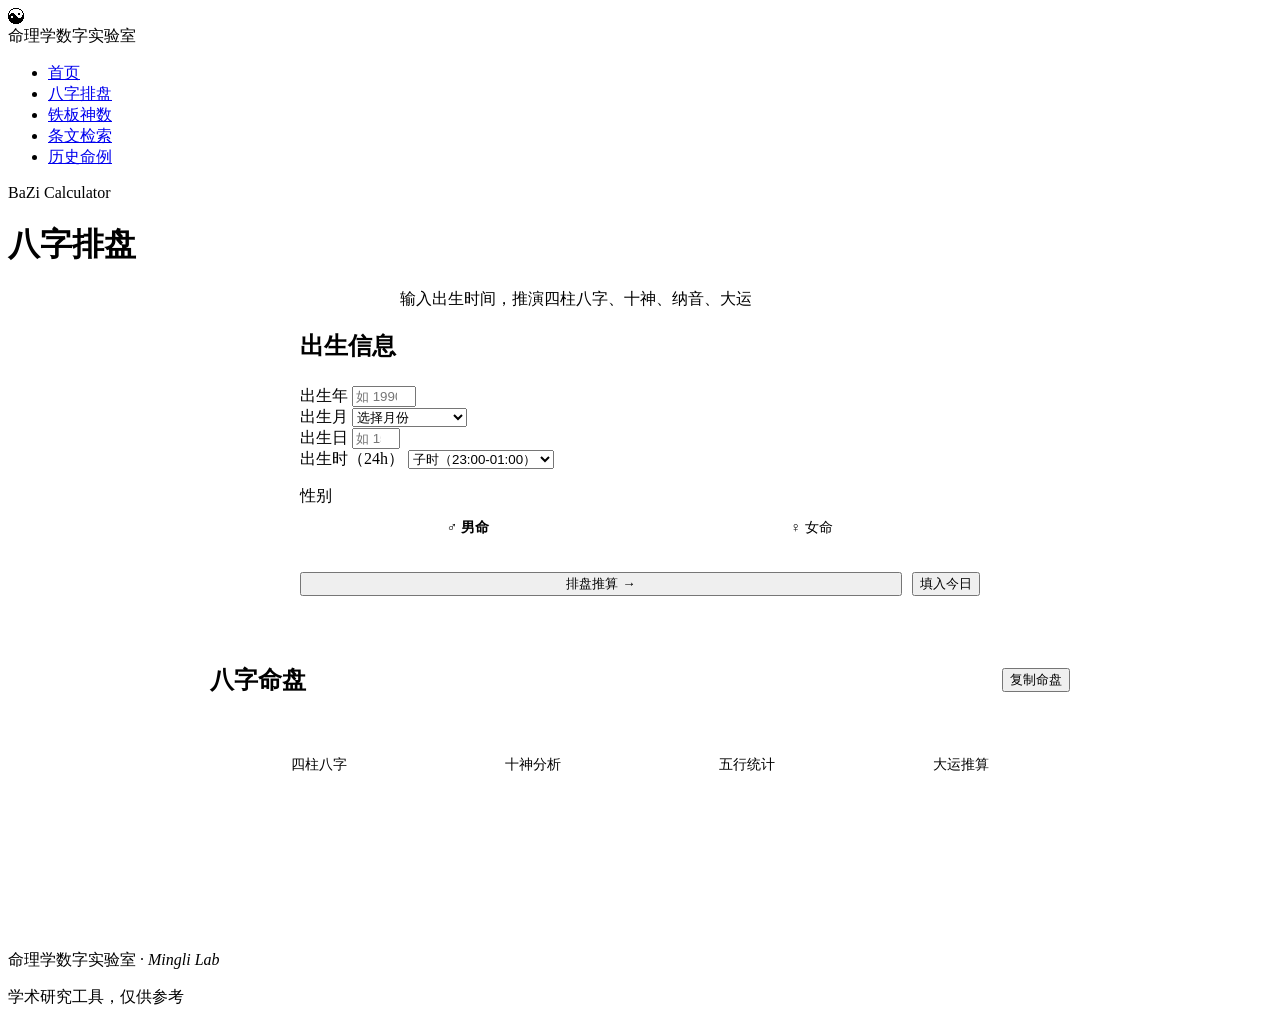
==== bazi.html @ cc4759eb "deploy: bazi.html" ====
<!DOCTYPE html>
<html lang="zh-CN">
<head>
  <meta charset="UTF-8">
  <meta name="viewport" content="width=device-width, initial-scale=1.0">
  <title>八字排盘 · 命理学数字实验室</title>
  <link rel="stylesheet" href="css/style.css">
  <style>
    .input-card {
      max-width: 680px;
      margin: 0 auto 48px;
    }
    .gender-toggle {
      display: flex;
      gap: 8px;
    }
    .gender-btn {
      flex: 1;
      padding: 11px;
      border-radius: var(--radius-md);
      border: 1px solid var(--border);
      background: var(--bg-secondary);
      color: var(--text-secondary);
      font-size: 0.9rem;
      transition: all var(--duration) var(--ease);
      cursor: pointer;
    }
    .gender-btn.active {
      border-color: var(--gold);
      background: var(--gold-dim);
      color: var(--gold);
      font-weight: 600;
    }
    .result-section { max-width: 860px; margin: 0 auto; }

    /* 十神标签 */
    .shishen-badge {
      display: inline-block;
      padding: 2px 8px;
      border-radius: var(--radius-pill);
      font-size: 0.7rem;
      font-weight: 600;
      background: var(--gold-dim);
      color: var(--gold);
      border: 1px solid var(--border-gold);
      margin-top: 6px;
    }

    /* 五行条形图 */
    .wx-bars { display: flex; flex-direction: column; gap: 10px; margin-top: 20px; }
    .wx-bar-row { display: flex; align-items: center; gap: 12px; }
    .wx-bar-label { width: 28px; font-size: 0.85rem; font-weight: 600; text-align: right; }
    .wx-bar-track { flex: 1; height: 6px; background: var(--bg-secondary); border-radius: 3px; overflow: hidden; }
    .wx-bar-fill { height: 100%; border-radius: 3px; transition: width 0.8s var(--ease); }
    .wx-bar-val { width: 28px; font-size: 0.8rem; color: var(--text-tertiary); }

    /* 大运表格 */
    .dayun-scroll { overflow-x: auto; }
    .dayun-grid {
      display: flex; gap: 10px; padding-bottom: 8px; min-width: max-content;
    }
    .dayun-item {
      background: var(--bg-secondary);
      border: 1px solid var(--border);
      border-radius: var(--radius-md);
      padding: 14px 16px;
      text-align: center;
      min-width: 80px;
      transition: all var(--duration) var(--ease);
    }
    .dayun-item:hover { border-color: var(--border-gold); }
    .dayun-item__age  { font-size: 0.7rem; color: var(--text-tertiary); margin-bottom: 8px; }
    .dayun-item__stem { font-size: 1.4rem; font-weight: 700; color: var(--gold); line-height: 1; }
    .dayun-item__branch { font-size: 1.4rem; font-weight: 700; color: var(--text-primary); line-height: 1; margin-bottom: 6px; }
    .dayun-item__ss { font-size: 0.65rem; color: var(--text-tertiary); }

    /* 藏干展示 */
    .canggan-row { display: flex; gap: 6px; flex-wrap: wrap; margin-top: 6px; }
    .canggan-tag {
      padding: 2px 8px;
      border-radius: 4px;
      background: var(--bg-secondary);
      border: 1px solid var(--border);
      font-size: 0.75rem;
      color: var(--text-secondary);
    }

    /* Tab */
    .tabs {
      display: flex; gap: 4px;
      background: var(--bg-secondary);
      border-radius: var(--radius-pill);
      padding: 4px;
      margin-bottom: 28px;
    }
    .tab-btn {
      flex: 1; padding: 8px 16px;
      border-radius: var(--radius-pill);
      font-size: 0.85rem;
      color: var(--text-secondary);
      transition: all var(--duration) var(--ease);
      text-align: center;
    }
    .tab-btn.active {
      background: var(--bg-card);
      color: var(--text-primary);
      border: 1px solid var(--border);
    }
    .tab-panel { display: none; }
    .tab-panel.active { display: block; animation: fadeIn 0.3s ease; }

    @media (max-width: 600px) {
      .pillars { grid-template-columns: repeat(2, 1fr); }
    }
  </style>
</head>
<body>

<nav class="nav">
  <div class="nav__logo">
    <div class="nav__logo-icon">☯</div>
    <span>命理学数字实验室</span>
  </div>
  <ul class="nav__links">
    <li><a href="index.html">首页</a></li>
    <li><a href="bazi.html" class="active">八字排盘</a></li>
    <li><a href="tiepan.html">铁板神数</a></li>
    <li><a href="search.html">条文检索</a></li>
    <li><a href="cases.html">历史命例</a></li>
  </ul>
  <div class="nav-toggle"><span></span><span></span><span></span></div>
</nav>

<div class="page-header">
  <div class="page-header__label">BaZi Calculator</div>
  <h1 class="display-lg">八字排盘</h1>
  <p class="body-lg text-secondary" style="margin-top:12px; max-width:480px; margin-left:auto; margin-right:auto;">
    输入出生时间，推演四柱八字、十神、纳音、大运
  </p>
</div>

<main style="padding: 0 0 96px;">
  <div class="container">

    <!-- 输入表单 -->
    <div class="card input-card">
      <h2 class="headline" style="margin-bottom:24px;">出生信息</h2>
      <div class="form-row" style="margin-bottom:16px;">
        <div class="form-group">
          <label class="form-label">出生年</label>
          <input class="form-input" id="inp-year" type="number" min="100" max="2100" placeholder="如 1990" data-today="year">
        </div>
        <div class="form-group">
          <label class="form-label">出生月</label>
          <select class="form-select" id="inp-month">
            <option value="">选择月份</option>
            <option value="1">1月（正月）</option>
            <option value="2">2月（二月）</option>
            <option value="3">3月（三月）</option>
            <option value="4">4月（四月）</option>
            <option value="5">5月（五月）</option>
            <option value="6">6月（六月）</option>
            <option value="7">7月（七月）</option>
            <option value="8">8月（八月）</option>
            <option value="9">9月（九月）</option>
            <option value="10">10月（十月）</option>
            <option value="11">11月（十一月）</option>
            <option value="12">12月（十二月）</option>
          </select>
        </div>
        <div class="form-group">
          <label class="form-label">出生日</label>
          <input class="form-input" id="inp-day" type="number" min="1" max="31" placeholder="如 15" data-today="day">
        </div>
        <div class="form-group">
          <label class="form-label">出生时（24h）</label>
          <select class="form-select" id="inp-hour">
            <option value="23">子时（23:00-01:00）</option>
            <option value="1">丑时（01:00-03:00）</option>
            <option value="3">寅时（03:00-05:00）</option>
            <option value="5">卯时（05:00-07:00）</option>
            <option value="7">辰时（07:00-09:00）</option>
            <option value="9">巳时（09:00-11:00）</option>
            <option value="11">午时（11:00-13:00）</option>
            <option value="13">未时（13:00-15:00）</option>
            <option value="15">申时（15:00-17:00）</option>
            <option value="17">酉时（17:00-19:00）</option>
            <option value="19">戌时（19:00-21:00）</option>
            <option value="21">亥时（21:00-23:00）</option>
          </select>
        </div>
      </div>
      <div class="form-group" style="margin-bottom:24px;">
        <label class="form-label">性别</label>
        <div class="gender-toggle">
          <button class="gender-btn active" data-gender="male">♂ 男命</button>
          <button class="gender-btn" data-gender="female">♀ 女命</button>
        </div>
      </div>
      <div style="display:flex; gap:10px; flex-wrap:wrap;">
        <button class="btn btn-primary" id="btn-calc" style="flex:1">排盘推算 →</button>
        <button class="btn btn-secondary" id="btn-today">填入今日</button>
      </div>
    </div>

    <!-- 结果区 -->
    <div id="result" class="result-section hidden">
      <div class="result-panel">
        <div style="display:flex; justify-content:space-between; align-items:center; margin-bottom:28px; flex-wrap:wrap; gap:12px;">
          <div>
            <h2 class="headline" id="res-title">八字命盘</h2>
            <p class="body-sm text-tertiary" id="res-subtitle"></p>
          </div>
          <button class="btn btn-ghost" onclick="copyResult()">复制命盘</button>
        </div>

        <!-- Tabs -->
        <div class="tabs">
          <div class="tab-btn active" data-tab="pillars">四柱八字</div>
          <div class="tab-btn" data-tab="shishen">十神分析</div>
          <div class="tab-btn" data-tab="wuxing">五行统计</div>
          <div class="tab-btn" data-tab="dayun">大运推算</div>
        </div>

        <!-- Tab: 四柱 -->
        <div class="tab-panel active" id="tab-pillars">
          <div class="pillars" id="pillars-grid"></div>
          <div style="margin-top:24px; padding:20px; background:var(--bg-secondary); border-radius:var(--radius-md);">
            <div class="body-sm text-tertiary" id="res-nayin"></div>
          </div>
        </div>

        <!-- Tab: 十神 -->
        <div class="tab-panel" id="tab-shishen">
          <div id="shishen-content"></div>
        </div>

        <!-- Tab: 五行 -->
        <div class="tab-panel" id="tab-wuxing">
          <div id="wuxing-content"></div>
        </div>

        <!-- Tab: 大运 -->
        <div class="tab-panel" id="tab-dayun">
          <p class="body-sm text-secondary" style="margin-bottom:16px;" id="dayun-desc"></p>
          <div class="dayun-scroll">
            <div class="dayun-grid" id="dayun-grid"></div>
          </div>
          <p class="body-sm text-tertiary" style="margin-top:16px;">注：起运年龄为简化值，精确值需依出生前后节气距离推算。</p>
        </div>
      </div>
    </div>

  </div>
</main>

<footer class="footer">
  <div class="container">
    <div class="footer__logo">命理学数字实验室 · <em>Mingli Lab</em></div>
    <p>学术研究工具，仅供参考</p>
  </div>
</footer>

<script src="js/bazi.js"></script>
<script src="js/main.js"></script>
<script>
  let currentResult = null;
  let isMale = true;

  // 性别切换
  document.querySelectorAll('.gender-btn').forEach(btn => {
    btn.addEventListener('click', () => {
      document.querySelectorAll('.gender-btn').forEach(b => b.classList.remove('active'));
      btn.classList.add('active');
      isMale = btn.dataset.gender === 'male';
    });
  });

  // 今日按钮
  document.getElementById('btn-today').addEventListener('click', () => {
    const now = new Date();
    document.getElementById('inp-year').value  = now.getFullYear();
    document.getElementById('inp-month').value = now.getMonth() + 1;
    document.getElementById('inp-day').value   = now.getDate();
    const h = now.getHours();
    // 选择对应时辰
    const hourSel = document.getElementById('inp-hour');
    let bestHour = 23;
    if      (h >= 1  && h < 3)  bestHour = 1;
    else if (h >= 3  && h < 5)  bestHour = 3;
    else if (h >= 5  && h < 7)  bestHour = 5;
    else if (h >= 7  && h < 9)  bestHour = 7;
    else if (h >= 9  && h < 11) bestHour = 9;
    else if (h >= 11 && h < 13) bestHour = 11;
    else if (h >= 13 && h < 15) bestHour = 13;
    else if (h >= 15 && h < 17) bestHour = 15;
    else if (h >= 17 && h < 19) bestHour = 17;
    else if (h >= 19 && h < 21) bestHour = 19;
    else if (h >= 21 && h < 23) bestHour = 21;
    hourSel.value = bestHour;
  });

  // Tab 切换
  document.querySelectorAll('.tab-btn').forEach(btn => {
    btn.addEventListener('click', () => {
      const tab = btn.dataset.tab;
      document.querySelectorAll('.tab-btn').forEach(b => b.classList.remove('active'));
      document.querySelectorAll('.tab-panel').forEach(p => p.classList.remove('active'));
      btn.classList.add('active');
      document.getElementById(`tab-${tab}`).classList.add('active');
    });
  });

  // 排盘
  document.getElementById('btn-calc').addEventListener('click', calculate);

  function calculate() {
    const year  = +document.getElementById('inp-year').value;
    const month = +document.getElementById('inp-month').value;
    const day   = +document.getElementById('inp-day').value;
    const hour  = +document.getElementById('inp-hour').value;

    if (!year || !month || !day) { ML.toast('请填写完整出生信息', 'error'); return; }
    if (year < 100 || year > 2100) { ML.toast('请输入有效年份（100-2100）', 'error'); return; }

    const r = BAZI.calculate(year, month, day, hour, isMale);
    currentResult = r;
    renderResult(r);
    document.getElementById('result').classList.remove('hidden');
    document.getElementById('result').scrollIntoView({ behavior: 'smooth', block: 'start' });
  }

  function renderResult(r) {
    const { pillars, daymaster, wxCount, dayuns } = r;
    const genderTxt = r.input.male ? '男命' : '女命';

    document.getElementById('res-title').textContent = `${pillars[2].stem}${pillars[2].branch}日 · ${genderTxt}`;
    document.getElementById('res-subtitle').textContent =
      `${r.input.year}年${r.input.month}月${r.input.day}日 · 日主${daymaster.stem}（${daymaster.wx}）`;

    // ── 四柱 ──
    const labels = ['年柱','月柱','日柱','时柱'];
    const grid = document.getElementById('pillars-grid');
    grid.innerHTML = pillars.map((p, i) => `
      <div class="pillar">
        <div class="pillar__label">${p.label}</div>
        <div class="pillar__stem" style="color:${ML.WX_COLOR[p.stemWX] || 'var(--gold)'}">${p.stem}</div>
        <div class="pillar__branch">${p.branch}</div>
        <div class="pillar__element">
          <span style="color:${ML.WX_COLOR[p.stemWX]}">${p.stemWX}${p.stemYY}</span>
          <span class="text-tertiary"> / </span>
          <span style="color:${ML.WX_COLOR[p.branchWX]}">${p.branchWX}</span>
        </div>
        ${i !== 2 ? `<div class="shishen-badge">${p.shishenStem}</div>` : '<div class="shishen-badge" style="background:rgba(245,245,247,0.08);color:var(--text-secondary);border-color:var(--border)">日主</div>'}
        <div class="canggan-row">
          ${(p.canggan||[]).map(([g, w]) => `<span class="canggan-tag" style="color:${ML.WX_COLOR[BAZI.WUXING_TG[BAZI.TIANGAN.indexOf(g)]]}">${g}(${w})</span>`).join('')}
        </div>
      </div>
    `).join('');

    document.getElementById('res-nayin').innerHTML =
      pillars.map(p => `<span style="margin-right:24px;"><span class="text-secondary">${p.label}纳音：</span>${p.nayin || '—'}</span>`).join('');

    // ── 十神分析 ──
    const shishenContent = document.getElementById('shishen-content');
    shishenContent.innerHTML = `
      <div style="background:var(--bg-secondary);border-radius:var(--radius-md);padding:20px;margin-bottom:20px;">
        <p class="caption text-tertiary" style="margin-bottom:8px;">日主 · 命主五行</p>
        <p style="font-size:1.1rem;font-weight:600;">
          ${daymaster.stem}
          <span style="color:${ML.WX_COLOR[daymaster.wx]}">${daymaster.wx}</span>
          <span class="text-secondary">${daymaster.yy}</span>
        </p>
      </div>
      <div class="table-wrap">
        <table>
          <thead><tr>
            <th>柱</th><th>天干</th><th>五行</th><th>十神（干）</th>
            <th>地支</th><th>藏干主气</th><th>十神（支）</th>
          </tr></thead>
          <tbody>
            ${pillars.map(p => `
              <tr>
                <td class="text-tertiary">${p.label}</td>
                <td style="font-weight:600;color:${ML.WX_COLOR[p.stemWX]}">${p.stem}</td>
                <td><span style="color:${ML.WX_COLOR[p.stemWX]}">${p.stemWX}</span></td>
                <td><span class="tag tag-gold">${p.shishenStem}</span></td>
                <td style="font-weight:600">${p.branch}</td>
                <td style="color:${ML.WX_COLOR[BAZI.WUXING_TG[BAZI.TIANGAN.indexOf((p.canggan||[['']])[0][0])]]}">${(p.canggan||[['']])[0][0] || '—'}</td>
                <td><span class="tag">${p.shishenBranch || '—'}</span></td>
              </tr>
            `).join('')}
          </tbody>
        </table>
      </div>
      <div style="margin-top:24px;">
        <p class="caption text-tertiary" style="margin-bottom:12px;">十神释义</p>
        <div style="display:grid;grid-template-columns:1fr 1fr;gap:8px;">
          ${Object.entries(BAZI.SHISHEN_DESC).map(([k, v]) => `
            <div style="padding:12px;background:var(--bg-secondary);border-radius:var(--radius-sm);">
              <span class="text-gold" style="font-weight:600;font-size:0.85rem;">${k}</span>
              <span class="text-secondary" style="font-size:0.8rem;margin-left:8px;">${v}</span>
            </div>
          `).join('')}
        </div>
      </div>
    `;

    // ── 五行 ──
    const total = Object.values(wxCount).reduce((a, b) => a + b, 0);
    const wxContent = document.getElementById('wuxing-content');
    wxContent.innerHTML = `
      <div style="background:var(--bg-secondary);border-radius:var(--radius-md);padding:24px;margin-bottom:24px;">
        <p class="caption text-tertiary" style="margin-bottom:16px;">五行分布（含藏干权重）</p>
        <div class="wx-bars">
          ${['木','火','土','金','水'].map(wx => {
            const val = wxCount[wx] || 0;
            const pct = total > 0 ? (val / total * 100).toFixed(0) : 0;
            return `
              <div class="wx-bar-row">
                <div class="wx-bar-label" style="color:${ML.WX_COLOR[wx]}">${wx}</div>
                <div class="wx-bar-track">
                  <div class="wx-bar-fill" style="width:${pct}%;background:${ML.WX_COLOR[wx]}"></div>
                </div>
                <div class="wx-bar-val">${val}</div>
              </div>`;
          }).join('')}
        </div>
      </div>
      <div style="padding:20px;background:var(--bg-secondary);border-radius:var(--radius-md);">
        <p class="caption text-tertiary" style="margin-bottom:12px;">五行含义</p>
        <div style="display:flex;flex-direction:column;gap:8px;">
          ${Object.entries(BAZI.WX_DESC).map(([wx, desc]) => `
            <div style="display:flex;gap:12px;align-items:baseline;">
              <span style="color:${ML.WX_COLOR[wx]};font-weight:700;width:16px">${wx}</span>
              <span class="body-sm text-secondary">${desc}</span>
            </div>
          `).join('')}
        </div>
      </div>
    `;

    // ── 大运 ──
    const fwd = (r.input.male && r.pillars[0].stemIdx % 2 === 0) ||
                (!r.input.male && r.pillars[0].stemIdx % 2 !== 0);
    document.getElementById('dayun-desc').textContent =
      `${genderTxt} · ${pillars[0].stem}${pillars[0].stemIdx % 2 === 0 ? '阳' : '阴'}年 · ${fwd ? '顺行' : '逆行'}大运`;

    const dayunGrid = document.getElementById('dayun-grid');
    dayunGrid.innerHTML = dayuns.map(d => `
      <div class="dayun-item">
        <div class="dayun-item__age">${d.startAge}岁起</div>
        <div class="dayun-item__stem" style="color:${ML.WX_COLOR[d.stemWX]}">${d.stem}</div>
        <div class="dayun-item__branch">${d.branch}</div>
        <div class="dayun-item__ss">${d.shishen}</div>
      </div>
    `).join('');
  }

  function copyResult() {
    if (!currentResult) return;
    const r = currentResult;
    const text = `命理学数字实验室 八字命盘
出生：${r.input.year}年${r.input.month}月${r.input.day}日 ${r.input.male?'男':'女'}命
四柱：${r.pillars.map(p => p.stem + p.branch).join(' ')}
五行：${Object.entries(r.wxCount).map(([k,v])=>`${k}:${v}`).join(' ')}
日主：${r.daymaster.stem}（${r.daymaster.wx}${r.daymaster.yy}）`;
    ML.copyToClipboard(text);
  }
</script>
</body>
</html>
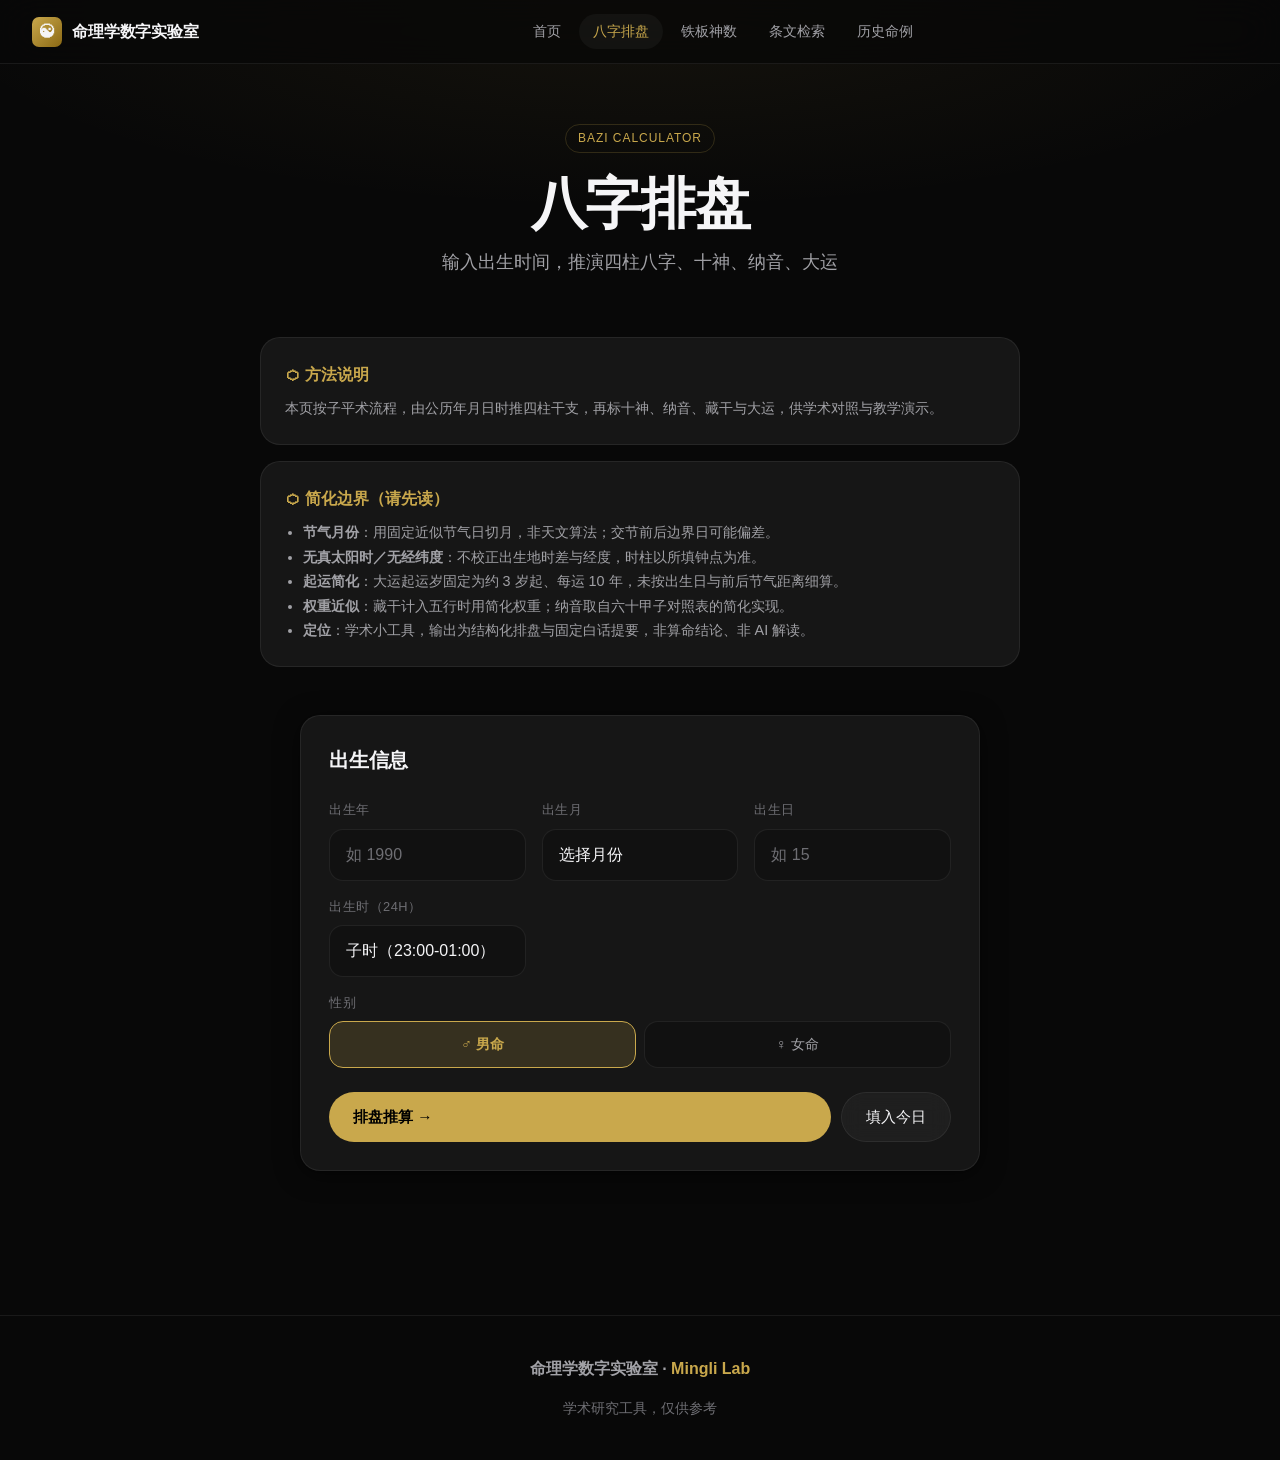
==== commit 156d637a: "fix(mingli-lab): 如实收录数、方法边界与白话提要 - 首页统计改为 data 实有：条文 29、命例 14（去掉 3600/100 虚数） - 八字／铁板页补充节气近似、无真太阳时、起" ====
--- a/bazi.html
+++ b/bazi.html
@@ -10,6 +10,30 @@
       max-width: 680px;
       margin: 0 auto 48px;
     }
+
+    .about-bazi {
+      max-width: 760px;
+      margin: 0 auto 48px;
+    }
+    .method-card {
+      background: var(--bg-card);
+      border: 1px solid var(--border);
+      border-radius: var(--radius-lg);
+      padding: 24px;
+      margin-bottom: 16px;
+    }
+    .method-card h4 { font-size: 1rem; font-weight: 600; margin-bottom: 8px; color: var(--gold); }
+    .method-card p, .method-card li { font-size: 0.9rem; color: var(--text-secondary); line-height: 1.7; }
+    .method-card ul { margin: 8px 0 0 1.1em; padding: 0; }
+    .vernacular-box {
+      margin-top: 24px;
+      padding: 20px;
+      background: var(--bg-secondary);
+      border-radius: var(--radius-md);
+      border: 1px solid var(--border);
+    }
+    .vernacular-box h3 { font-size: 0.95rem; font-weight: 600; margin-bottom: 12px; color: var(--gold); }
+    .vernacular-box p { font-size: 0.9rem; color: var(--text-secondary); line-height: 1.75; margin-bottom: 10px; }
     .gender-toggle {
       display: flex;
       gap: 8px;
@@ -141,6 +165,24 @@
 
 <main style="padding: 0 0 96px;">
   <div class="container">
+
+    <!-- 方法／简化边界 -->
+    <div class="about-bazi">
+      <div class="method-card">
+        <h4>⬡ 方法说明</h4>
+        <p>本页按子平术流程，由公历年月日时推四柱干支，再标十神、纳音、藏干与大运，供学术对照与教学演示。</p>
+      </div>
+      <div class="method-card">
+        <h4>⬡ 简化边界（请先读）</h4>
+        <ul>
+          <li><strong>节气月份</strong>：用固定近似节气日切月，非天文算法；交节前后边界日可能偏差。</li>
+          <li><strong>无真太阳时／无经纬度</strong>：不校正出生地时差与经度，时柱以所填钟点为准。</li>
+          <li><strong>起运简化</strong>：大运起运岁固定为约 3 岁起、每运 10 年，未按出生日与前后节气距离细算。</li>
+          <li><strong>权重近似</strong>：藏干计入五行时用简化权重；纳音取自六十甲子对照表的简化实现。</li>
+          <li><strong>定位</strong>：学术小工具，输出为结构化排盘与固定白话提要，非算命结论、非 AI 解读。</li>
+        </ul>
+      </div>
+    </div>
 
     <!-- 输入表单 -->
     <div class="card input-card">
@@ -228,6 +270,10 @@
           <div style="margin-top:24px; padding:20px; background:var(--bg-secondary); border-radius:var(--radius-md);">
             <div class="body-sm text-tertiary" id="res-nayin"></div>
           </div>
+          <div class="vernacular-box" id="vernacular-box">
+            <h3>白话提要（固定模板 · 非 AI）</h3>
+            <div id="vernacular-content"></div>
+          </div>
         </div>
 
         <!-- Tab: 十神 -->
@@ -246,7 +292,7 @@
           <div class="dayun-scroll">
             <div class="dayun-grid" id="dayun-grid"></div>
           </div>
-          <p class="body-sm text-tertiary" style="margin-top:16px;">注：起运年龄为简化值，精确值需依出生前后节气距离推算。</p>
+          <p class="body-sm text-tertiary" style="margin-top:16px;">注：起运年龄为简化值（约 3 岁起、每运 10 年）；精确起运需依出生前后节气距离与真太阳时推算——本站暂未实现。</p>
         </div>
       </div>
     </div>
@@ -440,6 +486,30 @@
       </div>
     `;
 
+    // ── 白话提要（固定模板，非 AI） ──
+    (function fillVernacular() {
+      const monthStemSS = pillars[1].shishenStem;
+      const yearStemSS  = pillars[0].shishenStem;
+      const hourStemSS  = pillars[3].shishenStem;
+      const entries = Object.entries(wxCount).sort((a,b)=>b[1]-a[1]);
+      const strong = entries[0][0];
+      const weak   = entries[entries.length-1][0];
+      const strongVal = entries[0][1];
+      const weakVal   = entries[entries.length-1][1];
+      const ssDesc = BAZI.SHISHEN_DESC[monthStemSS] || '';
+      const wxDesc = BAZI.WX_DESC[daymaster.wx] || '';
+      const paras = [
+        `日主为「${daymaster.stem}」，属${daymaster.wx}${daymaster.yy}。五行意象上，${wxDesc}。本提要只复述排盘结构，不作吉凶定论。`,
+        `月干十神见「${monthStemSS}」${ssDesc ? '——' + ssDesc : ''}。年干「${yearStemSS}」、时干「${hourStemSS}」一并列出，便于与原典格局条文对照。`,
+        `五行计量（含藏干简化权重）中，相对偏旺者为「${strong}」（约 ${strongVal}），相对偏弱者为「${weak}」（约 ${weakVal}）。此为计数观察，非「用神」裁决。`,
+        `四柱纳音：${pillars.map(p => p.label + p.nayin).join('、')}。纳音取自六十甲子对照之简化实现。`,
+        `大运按简化起运：约自 ${dayuns[0] ? dayuns[0].startAge : '—'} 岁起，每运十年顺／逆依年干阴阳与性别而定；精确起运与真太阳时未纳入。`,
+        `说明：以上六句均为站点内固定句式填空，不调用外部模型；若需细论，请结合《渊海子平》《三命通会》等原典自行研读。`
+      ];
+      document.getElementById('vernacular-content').innerHTML =
+        paras.map(p => `<p>${p}</p>`).join('');
+    })();
+
     // ── 大运 ──
     const fwd = (r.input.male && r.pillars[0].stemIdx % 2 === 0) ||
                 (!r.input.male && r.pillars[0].stemIdx % 2 !== 0);
--- a/css/style.css
+++ b/css/style.css
@@ -0,0 +1,700 @@
+/* ============================================================
+   命理学数字实验室 — Global Styles
+   Design: Apple-inspired · Dark Black-Gold Theme
+   ============================================================ */
+
+/* ── CSS Variables ────────────────────────────────────────── */
+:root {
+  --bg-primary:      #080808;
+  --bg-secondary:    #111111;
+  --bg-card:         #161616;
+  --bg-card-hover:   #1e1e1e;
+  --bg-glass:        rgba(255, 255, 255, 0.04);
+  --bg-glass-hover:  rgba(255, 255, 255, 0.07);
+
+  --gold:            #C9A84C;
+  --gold-light:      #E8C97A;
+  --gold-dim:        rgba(201, 168, 76, 0.18);
+  --gold-border:     rgba(201, 168, 76, 0.25);
+
+  --text-primary:    #F5F5F7;
+  --text-secondary:  #A1A1A6;
+  --text-tertiary:   #6E6E73;
+  --text-gold:       #C9A84C;
+
+  --border:          rgba(255, 255, 255, 0.07);
+  --border-gold:     rgba(201, 168, 76, 0.2);
+
+  --radius-sm:   8px;
+  --radius-md:   14px;
+  --radius-lg:   20px;
+  --radius-xl:   28px;
+  --radius-pill: 999px;
+
+  --shadow-card:  0 4px 24px rgba(0, 0, 0, 0.5), 0 1px 3px rgba(0, 0, 0, 0.3);
+  --shadow-gold:  0 0 30px rgba(201, 168, 76, 0.12);
+  --shadow-glow:  0 0 60px rgba(201, 168, 76, 0.08);
+
+  --ease:         cubic-bezier(0.4, 0, 0.2, 1);
+  --ease-spring:  cubic-bezier(0.34, 1.56, 0.64, 1);
+  --duration:     0.28s;
+
+  --nav-h:        64px;
+  --content-w:    1100px;
+  --section-gap:  96px;
+}
+
+/* ── Reset ────────────────────────────────────────────────── */
+*, *::before, *::after { box-sizing: border-box; margin: 0; padding: 0; }
+
+html {
+  font-size: 16px;
+  -webkit-font-smoothing: antialiased;
+  -moz-osx-font-smoothing: grayscale;
+  scroll-behavior: smooth;
+}
+
+body {
+  background: var(--bg-primary);
+  color: var(--text-primary);
+  font-family: -apple-system, 'SF Pro Text', 'PingFang SC', 'Helvetica Neue', sans-serif;
+  line-height: 1.6;
+  min-height: 100vh;
+  overflow-x: hidden;
+}
+
+img { display: block; max-width: 100%; }
+a  { color: inherit; text-decoration: none; }
+button { cursor: pointer; border: none; background: none; font: inherit; color: inherit; }
+input, select, textarea { font: inherit; color: inherit; }
+
+/* ── Typography ───────────────────────────────────────────── */
+.display-xl {
+  font-size: clamp(3rem, 7vw, 6rem);
+  font-weight: 700;
+  letter-spacing: -0.03em;
+  line-height: 1.05;
+  font-family: -apple-system, 'SF Pro Display', 'PingFang SC', sans-serif;
+}
+.display-lg {
+  font-size: clamp(2rem, 5vw, 3.5rem);
+  font-weight: 700;
+  letter-spacing: -0.025em;
+  line-height: 1.1;
+  font-family: -apple-system, 'SF Pro Display', 'PingFang SC', sans-serif;
+}
+.display-md {
+  font-size: clamp(1.5rem, 3vw, 2.2rem);
+  font-weight: 600;
+  letter-spacing: -0.02em;
+  line-height: 1.2;
+}
+.headline {
+  font-size: 1.25rem;
+  font-weight: 600;
+  letter-spacing: -0.01em;
+}
+.body-lg  { font-size: 1.125rem; line-height: 1.7; }
+.body-md  { font-size: 1rem;     line-height: 1.65; }
+.body-sm  { font-size: 0.875rem; line-height: 1.6; }
+.caption  { font-size: 0.75rem;  letter-spacing: 0.04em; text-transform: uppercase; }
+
+.text-gold      { color: var(--gold); }
+.text-secondary { color: var(--text-secondary); }
+.text-tertiary  { color: var(--text-tertiary); }
+.text-center    { text-align: center; }
+
+/* ── Layout ───────────────────────────────────────────────── */
+.container {
+  max-width: var(--content-w);
+  margin: 0 auto;
+  padding: 0 24px;
+}
+.section { padding: var(--section-gap) 0; }
+
+/* ── Navigation ───────────────────────────────────────────── */
+.nav {
+  position: fixed;
+  top: 0; left: 0; right: 0;
+  z-index: 100;
+  height: var(--nav-h);
+  display: flex;
+  align-items: center;
+  padding: 0 32px;
+  background: rgba(8, 8, 8, 0.8);
+  backdrop-filter: blur(20px) saturate(180%);
+  -webkit-backdrop-filter: blur(20px) saturate(180%);
+  border-bottom: 1px solid var(--border);
+  transition: border-color var(--duration) var(--ease);
+}
+.nav__logo {
+  display: flex;
+  align-items: center;
+  gap: 10px;
+  font-size: 1rem;
+  font-weight: 600;
+  letter-spacing: -0.01em;
+  white-space: nowrap;
+}
+.nav__logo-icon {
+  width: 30px; height: 30px;
+  background: linear-gradient(135deg, var(--gold), #8B6914);
+  border-radius: 7px;
+  display: grid;
+  place-items: center;
+  font-size: 0.85rem;
+}
+.nav__links {
+  display: flex;
+  align-items: center;
+  gap: 4px;
+  margin: 0 auto;
+  list-style: none;
+}
+.nav__links a {
+  display: block;
+  padding: 6px 14px;
+  border-radius: var(--radius-pill);
+  font-size: 0.9rem;
+  color: var(--text-secondary);
+  transition: color var(--duration) var(--ease), background var(--duration) var(--ease);
+}
+.nav__links a:hover,
+.nav__links a.active {
+  color: var(--text-primary);
+  background: var(--bg-glass);
+}
+.nav__links a.active { color: var(--gold); }
+
+/* ── Hero Section ─────────────────────────────────────────── */
+.hero {
+  min-height: 100vh;
+  display: flex;
+  flex-direction: column;
+  justify-content: center;
+  align-items: center;
+  text-align: center;
+  padding: calc(var(--nav-h) + 40px) 24px 80px;
+  position: relative;
+  overflow: hidden;
+}
+.hero__bg {
+  position: absolute;
+  inset: 0;
+  background:
+    radial-gradient(ellipse 80% 60% at 50% -10%, rgba(201,168,76,0.08) 0%, transparent 70%),
+    radial-gradient(ellipse 60% 40% at 80% 80%, rgba(201,168,76,0.04) 0%, transparent 60%);
+  pointer-events: none;
+}
+.hero__eyebrow {
+  display: inline-flex;
+  align-items: center;
+  gap: 8px;
+  padding: 5px 14px;
+  border: 1px solid var(--border-gold);
+  border-radius: var(--radius-pill);
+  font-size: 0.8rem;
+  color: var(--gold);
+  letter-spacing: 0.06em;
+  text-transform: uppercase;
+  margin-bottom: 28px;
+  animation: fadeUp 0.6s var(--ease) both;
+}
+.hero__eyebrow::before {
+  content: '';
+  width: 6px; height: 6px;
+  background: var(--gold);
+  border-radius: 50%;
+  animation: pulse 2s ease infinite;
+}
+.hero__title {
+  margin-bottom: 24px;
+  animation: fadeUp 0.6s 0.1s var(--ease) both;
+}
+.hero__title em {
+  font-style: normal;
+  background: linear-gradient(135deg, var(--gold-light), var(--gold));
+  -webkit-background-clip: text;
+  -webkit-text-fill-color: transparent;
+  background-clip: text;
+}
+.hero__subtitle {
+  max-width: 560px;
+  margin: 0 auto 48px;
+  color: var(--text-secondary);
+  font-size: 1.125rem;
+  line-height: 1.7;
+  animation: fadeUp 0.6s 0.2s var(--ease) both;
+}
+.hero__actions {
+  display: flex;
+  gap: 12px;
+  justify-content: center;
+  flex-wrap: wrap;
+  animation: fadeUp 0.6s 0.3s var(--ease) both;
+}
+
+/* ── Buttons ──────────────────────────────────────────────── */
+.btn {
+  display: inline-flex;
+  align-items: center;
+  gap: 8px;
+  padding: 12px 24px;
+  border-radius: var(--radius-pill);
+  font-size: 0.95rem;
+  font-weight: 500;
+  transition: all var(--duration) var(--ease);
+  white-space: nowrap;
+}
+.btn-primary {
+  background: var(--gold);
+  color: #000;
+  font-weight: 600;
+}
+.btn-primary:hover {
+  background: var(--gold-light);
+  transform: translateY(-1px);
+  box-shadow: 0 8px 24px rgba(201, 168, 76, 0.35);
+}
+.btn-secondary {
+  background: var(--bg-glass);
+  border: 1px solid var(--border);
+  color: var(--text-primary);
+  backdrop-filter: blur(10px);
+}
+.btn-secondary:hover {
+  background: var(--bg-glass-hover);
+  border-color: var(--border-gold);
+  transform: translateY(-1px);
+}
+.btn-ghost {
+  color: var(--gold);
+  border: 1px solid var(--border-gold);
+}
+.btn-ghost:hover {
+  background: var(--gold-dim);
+  transform: translateY(-1px);
+}
+
+/* ── Cards ────────────────────────────────────────────────── */
+.card {
+  background: var(--bg-card);
+  border: 1px solid var(--border);
+  border-radius: var(--radius-lg);
+  padding: 28px;
+  transition: all var(--duration) var(--ease);
+  box-shadow: var(--shadow-card);
+}
+.card:hover {
+  border-color: var(--border-gold);
+  background: var(--bg-card-hover);
+  transform: translateY(-2px);
+  box-shadow: var(--shadow-card), var(--shadow-gold);
+}
+.card-glass {
+  background: var(--bg-glass);
+  backdrop-filter: blur(20px);
+  -webkit-backdrop-filter: blur(20px);
+  border: 1px solid var(--border);
+  border-radius: var(--radius-lg);
+  padding: 28px;
+}
+
+/* ── Feature Grid ─────────────────────────────────────────── */
+.feature-grid {
+  display: grid;
+  grid-template-columns: repeat(auto-fit, minmax(240px, 1fr));
+  gap: 16px;
+}
+.feature-card {
+  background: var(--bg-card);
+  border: 1px solid var(--border);
+  border-radius: var(--radius-lg);
+  padding: 28px 24px;
+  transition: all var(--duration) var(--ease);
+  text-decoration: none;
+  display: flex;
+  flex-direction: column;
+  gap: 12px;
+}
+.feature-card:hover {
+  border-color: var(--border-gold);
+  background: var(--bg-card-hover);
+  transform: translateY(-3px);
+  box-shadow: var(--shadow-card), var(--shadow-gold);
+}
+.feature-card__icon {
+  width: 48px; height: 48px;
+  background: var(--gold-dim);
+  border: 1px solid var(--border-gold);
+  border-radius: var(--radius-md);
+  display: grid;
+  place-items: center;
+  font-size: 1.4rem;
+}
+.feature-card__title {
+  font-size: 1.1rem;
+  font-weight: 600;
+  color: var(--text-primary);
+}
+.feature-card__desc {
+  font-size: 0.875rem;
+  color: var(--text-secondary);
+  line-height: 1.6;
+}
+.feature-card__arrow {
+  margin-top: auto;
+  color: var(--gold);
+  font-size: 1.1rem;
+  transition: transform var(--duration) var(--ease-spring);
+}
+.feature-card:hover .feature-card__arrow { transform: translateX(4px); }
+
+/* ── Page Header ──────────────────────────────────────────── */
+.page-header {
+  padding: calc(var(--nav-h) + 60px) 0 60px;
+  text-align: center;
+  position: relative;
+}
+.page-header::before {
+  content: '';
+  position: absolute;
+  top: 0; left: 0; right: 0;
+  height: 300px;
+  background: radial-gradient(ellipse 80% 100% at 50% 0%, rgba(201,168,76,0.07) 0%, transparent 70%);
+  pointer-events: none;
+}
+.page-header__label {
+  display: inline-block;
+  padding: 4px 12px;
+  border: 1px solid var(--border-gold);
+  border-radius: var(--radius-pill);
+  font-size: 0.75rem;
+  color: var(--gold);
+  letter-spacing: 0.08em;
+  text-transform: uppercase;
+  margin-bottom: 20px;
+}
+
+/* ── Divider ──────────────────────────────────────────────── */
+.divider {
+  width: 48px; height: 2px;
+  background: linear-gradient(90deg, var(--gold), transparent);
+  margin: 0 auto 32px;
+}
+
+/* ── Form Elements ────────────────────────────────────────── */
+.form-group {
+  display: flex;
+  flex-direction: column;
+  gap: 8px;
+}
+.form-label {
+  font-size: 0.8rem;
+  color: var(--text-tertiary);
+  letter-spacing: 0.04em;
+  text-transform: uppercase;
+}
+.form-input,
+.form-select {
+  background: var(--bg-secondary);
+  border: 1px solid var(--border);
+  border-radius: var(--radius-md);
+  padding: 12px 16px;
+  font-size: 1rem;
+  color: var(--text-primary);
+  width: 100%;
+  transition: border-color var(--duration) var(--ease), box-shadow var(--duration) var(--ease);
+  -webkit-appearance: none;
+  appearance: none;
+}
+.form-input:focus,
+.form-select:focus {
+  outline: none;
+  border-color: var(--gold);
+  box-shadow: 0 0 0 3px rgba(201, 168, 76, 0.12);
+}
+.form-input::placeholder { color: var(--text-tertiary); }
+.form-row {
+  display: grid;
+  grid-template-columns: repeat(auto-fit, minmax(160px, 1fr));
+  gap: 16px;
+}
+
+/* ── Result Panel ─────────────────────────────────────────── */
+.result-panel {
+  background: var(--bg-card);
+  border: 1px solid var(--border-gold);
+  border-radius: var(--radius-xl);
+  padding: 40px;
+  box-shadow: var(--shadow-gold);
+  animation: fadeUp 0.4s var(--ease) both;
+}
+
+/* ── Pillars Grid (八字) ──────────────────────────────────── */
+.pillars {
+  display: grid;
+  grid-template-columns: repeat(4, 1fr);
+  gap: 12px;
+  margin: 32px 0;
+}
+.pillar {
+  background: var(--bg-secondary);
+  border: 1px solid var(--border);
+  border-radius: var(--radius-lg);
+  padding: 20px 16px;
+  text-align: center;
+  transition: border-color var(--duration) var(--ease);
+}
+.pillar:hover { border-color: var(--border-gold); }
+.pillar__label {
+  font-size: 0.7rem;
+  color: var(--text-tertiary);
+  letter-spacing: 0.06em;
+  text-transform: uppercase;
+  margin-bottom: 12px;
+}
+.pillar__stem {
+  font-size: 2.2rem;
+  font-weight: 700;
+  color: var(--gold);
+  line-height: 1;
+  margin-bottom: 4px;
+}
+.pillar__branch {
+  font-size: 2.2rem;
+  font-weight: 700;
+  color: var(--text-primary);
+  line-height: 1;
+  margin-bottom: 12px;
+}
+.pillar__element {
+  font-size: 0.75rem;
+  color: var(--text-secondary);
+  line-height: 1.5;
+}
+
+/* ── Element Colors ───────────────────────────────────────── */
+.el-wood  { color: #4ade80; }
+.el-fire  { color: #f87171; }
+.el-earth { color: #fbbf24; }
+.el-metal { color: #e2e8f0; }
+.el-water { color: #60a5fa; }
+
+/* ── Tags / Badges ────────────────────────────────────────── */
+.tag {
+  display: inline-flex;
+  align-items: center;
+  padding: 3px 10px;
+  border-radius: var(--radius-pill);
+  font-size: 0.75rem;
+  font-weight: 500;
+  background: var(--bg-glass);
+  border: 1px solid var(--border);
+  color: var(--text-secondary);
+}
+.tag-gold {
+  background: var(--gold-dim);
+  border-color: var(--border-gold);
+  color: var(--gold);
+}
+
+/* ── Stats Row ────────────────────────────────────────────── */
+.stats {
+  display: grid;
+  grid-template-columns: repeat(auto-fit, minmax(120px, 1fr));
+  gap: 1px;
+  background: var(--border);
+  border-radius: var(--radius-lg);
+  overflow: hidden;
+  margin: 32px 0;
+}
+.stat {
+  background: var(--bg-card);
+  padding: 24px 20px;
+  text-align: center;
+}
+.stat__num {
+  font-size: 2rem;
+  font-weight: 700;
+  color: var(--gold);
+  letter-spacing: -0.02em;
+  line-height: 1;
+  margin-bottom: 6px;
+}
+.stat__label {
+  font-size: 0.8rem;
+  color: var(--text-tertiary);
+}
+
+/* ── Table ────────────────────────────────────────────────── */
+.table-wrap { overflow-x: auto; }
+table {
+  width: 100%;
+  border-collapse: collapse;
+  font-size: 0.9rem;
+}
+th {
+  text-align: left;
+  padding: 10px 16px;
+  font-size: 0.75rem;
+  color: var(--text-tertiary);
+  letter-spacing: 0.04em;
+  text-transform: uppercase;
+  border-bottom: 1px solid var(--border);
+  font-weight: 500;
+}
+td {
+  padding: 14px 16px;
+  border-bottom: 1px solid var(--border);
+  color: var(--text-secondary);
+  vertical-align: top;
+}
+tr:last-child td { border-bottom: none; }
+tr:hover td {
+  background: var(--bg-glass);
+  color: var(--text-primary);
+}
+
+/* ── Search ───────────────────────────────────────────────── */
+.search-wrap {
+  position: relative;
+  max-width: 680px;
+  margin: 0 auto;
+}
+.search-icon {
+  position: absolute;
+  left: 18px;
+  top: 50%; transform: translateY(-50%);
+  color: var(--text-tertiary);
+  font-size: 1rem;
+  pointer-events: none;
+}
+.search-input {
+  background: var(--bg-card);
+  border: 1px solid var(--border);
+  border-radius: var(--radius-pill);
+  padding: 14px 20px 14px 48px;
+  font-size: 1rem;
+  color: var(--text-primary);
+  width: 100%;
+  transition: all var(--duration) var(--ease);
+}
+.search-input:focus {
+  outline: none;
+  border-color: var(--gold);
+  box-shadow: 0 0 0 3px rgba(201, 168, 76, 0.12);
+}
+.search-input::placeholder { color: var(--text-tertiary); }
+
+/* ── Footer ───────────────────────────────────────────────── */
+.footer {
+  border-top: 1px solid var(--border);
+  padding: 40px 0;
+  text-align: center;
+  color: var(--text-tertiary);
+  font-size: 0.85rem;
+}
+.footer__logo {
+  font-size: 1rem;
+  font-weight: 600;
+  color: var(--text-secondary);
+  margin-bottom: 16px;
+}
+.footer em {
+  font-style: normal;
+  color: var(--gold);
+}
+
+/* ── Loader / Skeleton ────────────────────────────────────── */
+.skeleton {
+  background: linear-gradient(90deg, var(--bg-card) 25%, var(--bg-card-hover) 50%, var(--bg-card) 75%);
+  background-size: 200% 100%;
+  animation: shimmer 1.5s infinite;
+  border-radius: var(--radius-sm);
+}
+.spinner {
+  width: 24px; height: 24px;
+  border: 2px solid var(--border);
+  border-top-color: var(--gold);
+  border-radius: 50%;
+  animation: spin 0.6s linear infinite;
+  margin: 40px auto;
+}
+
+/* ── Scrollbar ────────────────────────────────────────────── */
+::-webkit-scrollbar { width: 6px; height: 6px; }
+::-webkit-scrollbar-track { background: transparent; }
+::-webkit-scrollbar-thumb { background: var(--border); border-radius: 3px; }
+::-webkit-scrollbar-thumb:hover { background: var(--gold-dim); }
+
+/* ── Animations ───────────────────────────────────────────── */
+@keyframes fadeUp {
+  from { opacity: 0; transform: translateY(16px); }
+  to   { opacity: 1; transform: translateY(0); }
+}
+@keyframes fadeIn {
+  from { opacity: 0; }
+  to   { opacity: 1; }
+}
+@keyframes pulse {
+  0%, 100% { opacity: 1; }
+  50%       { opacity: 0.4; }
+}
+@keyframes spin {
+  to { transform: rotate(360deg); }
+}
+@keyframes shimmer {
+  to { background-position: -200% 0; }
+}
+@keyframes goldPulse {
+  0%, 100% { box-shadow: 0 0 20px rgba(201,168,76,0.15); }
+  50%       { box-shadow: 0 0 40px rgba(201,168,76,0.3); }
+}
+
+/* ── Utility ──────────────────────────────────────────────── */
+.hidden   { display: none !important; }
+.sr-only  { position: absolute; width: 1px; height: 1px; overflow: hidden; clip: rect(0,0,0,0); }
+.mt-4  { margin-top: 1rem; }
+.mt-8  { margin-top: 2rem; }
+.mt-12 { margin-top: 3rem; }
+.mb-4  { margin-bottom: 1rem; }
+.mb-8  { margin-bottom: 2rem; }
+.gap-8 { gap: 2rem; }
+.flex  { display: flex; }
+.items-center { align-items: center; }
+.justify-between { justify-content: space-between; }
+.grid-2 { display: grid; grid-template-columns: 1fr 1fr; gap: 24px; }
+.grid-3 { display: grid; grid-template-columns: repeat(3, 1fr); gap: 20px; }
+
+/* ── Responsive ───────────────────────────────────────────── */
+@media (max-width: 768px) {
+  :root {
+    --section-gap: 64px;
+    --nav-h: 56px;
+  }
+  .nav { padding: 0 20px; }
+  .nav__links { display: none; }
+  .container { padding: 0 16px; }
+  .pillars { grid-template-columns: repeat(2, 1fr); }
+  .grid-2, .grid-3 { grid-template-columns: 1fr; }
+  .result-panel { padding: 24px; }
+  .hero__actions { flex-direction: column; align-items: center; }
+
+  /* Mobile Nav Toggle */
+  .nav-toggle {
+    display: flex;
+    flex-direction: column;
+    gap: 5px;
+    margin-left: auto;
+    cursor: pointer;
+    padding: 4px;
+  }
+  .nav-toggle span {
+    width: 22px; height: 2px;
+    background: var(--text-secondary);
+    border-radius: 2px;
+    transition: all var(--duration) var(--ease);
+  }
+}
+@media (min-width: 769px) { .nav-toggle { display: none; } }
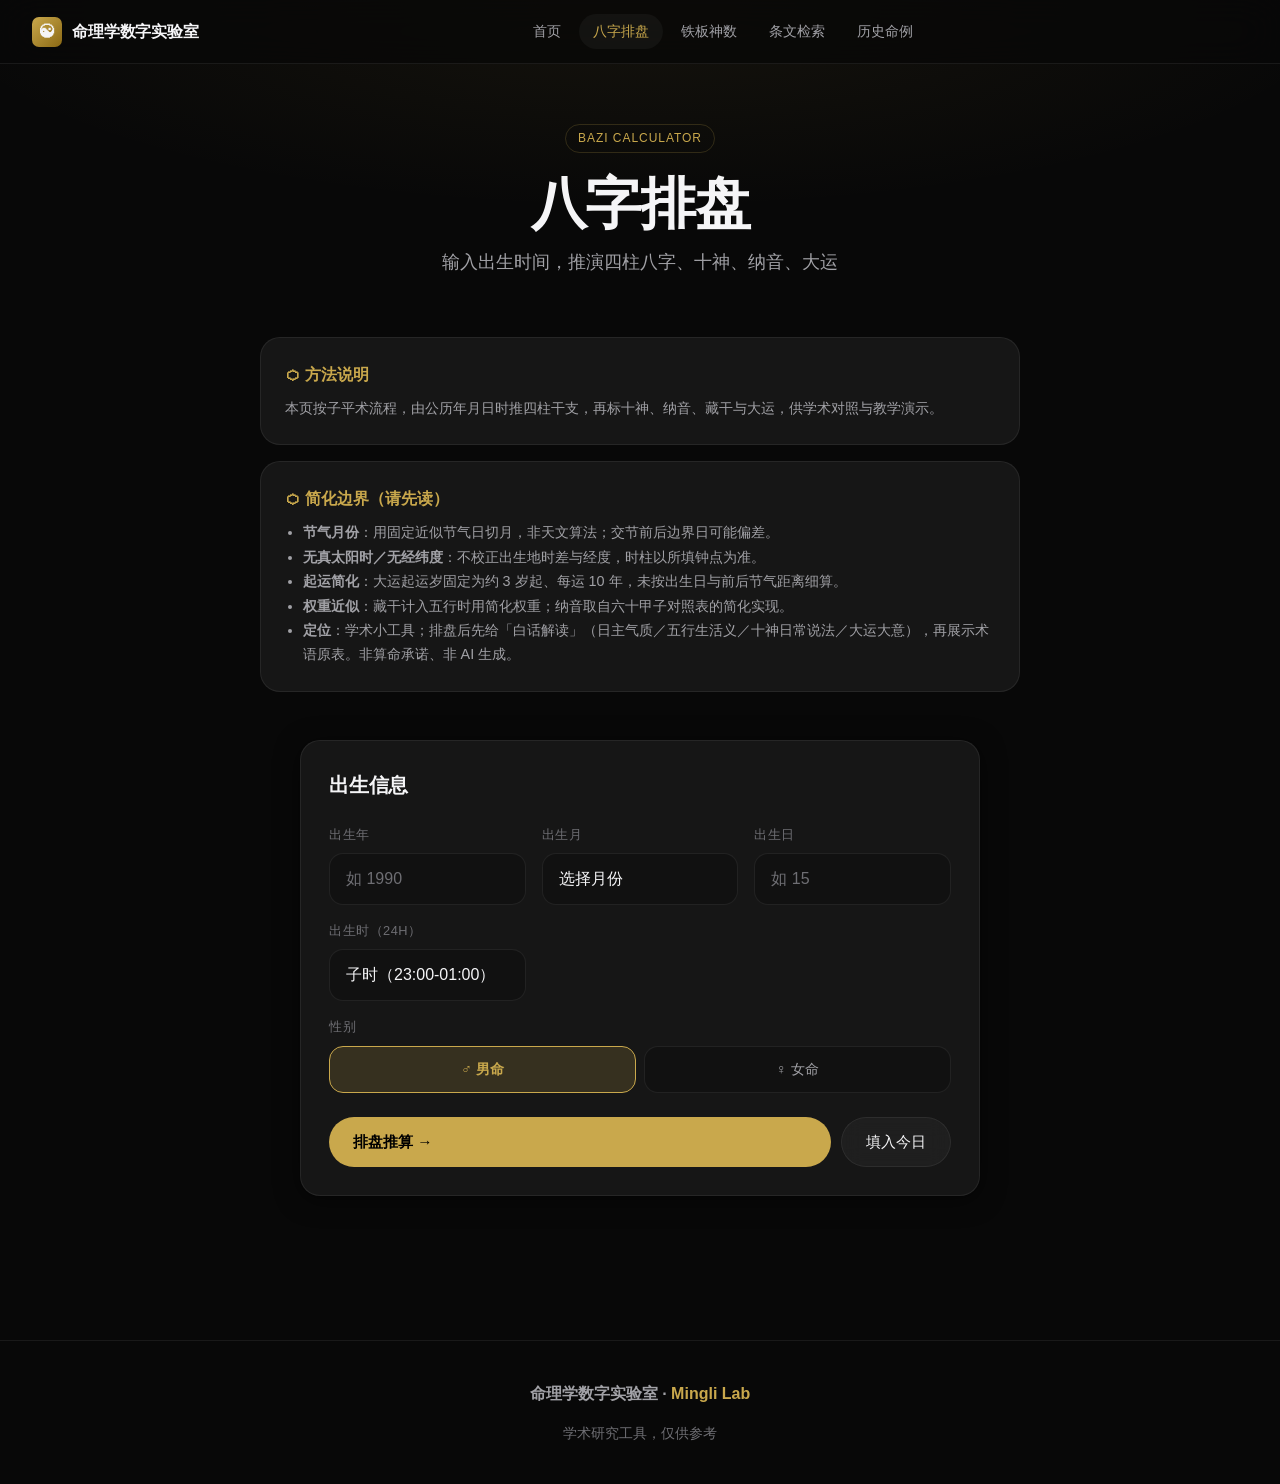
==== commit 7d7e3cf3: "feat(mingli-lab): 加强白话解读层，排盘结果先人话后术语 - 新增 js/vernacular.js：日主气质、五行生活义、十神日常说法、大运大意；铁板推算含义／卦象／条文白话或查原典" ====
--- a/bazi.html
+++ b/bazi.html
@@ -25,15 +25,159 @@
     .method-card h4 { font-size: 1rem; font-weight: 600; margin-bottom: 8px; color: var(--gold); }
     .method-card p, .method-card li { font-size: 0.9rem; color: var(--text-secondary); line-height: 1.7; }
     .method-card ul { margin: 8px 0 0 1.1em; padding: 0; }
+
+    /* 白话解读层：与专业盘面区分开 */
     .vernacular-box {
-      margin-top: 24px;
-      padding: 20px;
-      background: var(--bg-secondary);
+      margin: 0 0 28px;
+      padding: 0;
+      background: linear-gradient(165deg, rgba(201,168,76,0.10), rgba(245,245,247,0.04) 42%, var(--bg-secondary));
+      border-radius: var(--radius-lg);
+      border: 1px solid var(--border-gold);
+      box-shadow: 0 0 0 1px rgba(201,168,76,0.08), 0 12px 40px rgba(0,0,0,0.18);
+      overflow: hidden;
+    }
+    .vc-banner {
+      padding: 22px 22px 16px;
+      border-bottom: 1px solid var(--border);
+      background: rgba(201,168,76,0.06);
+    }
+    .vc-kicker {
+      font-size: 0.72rem;
+      letter-spacing: 0.12em;
+      text-transform: uppercase;
+      color: var(--gold);
+      font-weight: 600;
+      margin-bottom: 8px;
+    }
+    .vc-title {
+      font-size: 1.15rem;
+      font-weight: 700;
+      color: var(--text-primary);
+      margin: 0 0 10px;
+      line-height: 1.35;
+    }
+    .vc-lead {
+      font-size: 0.92rem;
+      color: var(--text-secondary);
+      line-height: 1.75;
+      margin: 0;
+    }
+    .vc-section {
+      padding: 18px 22px;
+      border-bottom: 1px solid var(--border);
+    }
+    .vc-section:last-child { border-bottom: none; }
+    .vc-h {
+      font-size: 0.98rem;
+      font-weight: 650;
+      color: var(--text-primary);
+      margin: 0 0 10px;
+      line-height: 1.4;
+    }
+    .vc-sub {
+      display: inline-block;
+      margin-left: 6px;
+      font-size: 0.75rem;
+      font-weight: 500;
+      color: var(--text-tertiary);
+    }
+    .vc-section p {
+      font-size: 0.9rem;
+      color: var(--text-secondary);
+      line-height: 1.8;
+      margin: 0 0 10px;
+    }
+    .vc-section p:last-child { margin-bottom: 0; }
+    .vc-soft {
+      font-size: 0.82rem !important;
+      color: var(--text-tertiary) !important;
+      padding: 10px 12px;
+      background: rgba(0,0,0,0.18);
+      border-radius: var(--radius-sm);
+      border-left: 3px solid var(--gold-dim);
+    }
+    .vc-term {
+      display: inline-block;
+      padding: 1px 8px;
+      margin: 0 2px;
+      border-radius: 999px;
+      background: var(--gold-dim);
+      color: var(--gold);
+      font-weight: 650;
+      font-size: 0.86rem;
+      border: 1px solid var(--border-gold);
+    }
+    .vc-role {
+      display: inline-block;
+      margin: 0 4px 0 2px;
+      font-size: 0.78rem;
+      color: var(--text-tertiary);
+    }
+    .vc-role::before { content: "→ "; color: var(--gold); opacity: 0.7; }
+    .vc-grid {
+      display: grid;
+      grid-template-columns: 1fr 1fr;
+      gap: 10px;
+      margin: 14px 0 8px;
+    }
+    .vc-card {
+      padding: 12px 14px;
+      background: rgba(0,0,0,0.16);
+      border: 1px solid var(--border);
       border-radius: var(--radius-md);
-      border: 1px solid var(--border);
-    }
-    .vernacular-box h3 { font-size: 0.95rem; font-weight: 600; margin-bottom: 12px; color: var(--gold); }
-    .vernacular-box p { font-size: 0.9rem; color: var(--text-secondary); line-height: 1.75; margin-bottom: 10px; }
+    }
+    .vc-card__head { margin-bottom: 6px; }
+    .vc-card__body {
+      font-size: 0.82rem !important;
+      color: var(--text-secondary) !important;
+      line-height: 1.65 !important;
+      margin: 0 !important;
+    }
+    .vc-quote {
+      margin: 10px 0 12px;
+      padding: 14px 16px;
+      border-left: 3px solid var(--gold);
+      background: rgba(0,0,0,0.2);
+      border-radius: 0 var(--radius-sm) var(--radius-sm) 0;
+      font-family: 'PingFang SC', 'STSong', 'SimSun', serif;
+      font-size: 0.95rem;
+      line-height: 1.9;
+      color: var(--text-primary);
+      letter-spacing: 0.04em;
+    }
+    .vc-disclaimer ul {
+      margin: 8px 0 0 1.1em;
+      padding: 0;
+    }
+    .vc-disclaimer li {
+      font-size: 0.85rem;
+      color: var(--text-secondary);
+      line-height: 1.7;
+      margin-bottom: 6px;
+    }
+    .raw-panel-label {
+      display: flex;
+      align-items: baseline;
+      justify-content: space-between;
+      gap: 12px;
+      flex-wrap: wrap;
+      margin: 8px 0 16px;
+      padding-top: 8px;
+      border-top: 1px dashed var(--border);
+    }
+    .raw-panel-label strong {
+      font-size: 0.95rem;
+      color: var(--text-primary);
+    }
+    .raw-panel-label span {
+      font-size: 0.78rem;
+      color: var(--text-tertiary);
+    }
+    @media (max-width: 640px) {
+      .vc-banner, .vc-section { padding-left: 16px; padding-right: 16px; }
+      .vc-grid { grid-template-columns: 1fr; }
+      .vc-title { font-size: 1.05rem; }
+    }
     .gender-toggle {
       display: flex;
       gap: 8px;
@@ -179,7 +323,7 @@
           <li><strong>无真太阳时／无经纬度</strong>：不校正出生地时差与经度，时柱以所填钟点为准。</li>
           <li><strong>起运简化</strong>：大运起运岁固定为约 3 岁起、每运 10 年，未按出生日与前后节气距离细算。</li>
           <li><strong>权重近似</strong>：藏干计入五行时用简化权重；纳音取自六十甲子对照表的简化实现。</li>
-          <li><strong>定位</strong>：学术小工具，输出为结构化排盘与固定白话提要，非算命结论、非 AI 解读。</li>
+          <li><strong>定位</strong>：学术小工具；排盘后先给「白话解读」（日主气质／五行生活义／十神日常说法／大运大意），再展示术语原表。非算命承诺、非 AI 生成。</li>
         </ul>
       </div>
     </div>
@@ -248,12 +392,22 @@
     <!-- 结果区 -->
     <div id="result" class="result-section hidden">
       <div class="result-panel">
-        <div style="display:flex; justify-content:space-between; align-items:center; margin-bottom:28px; flex-wrap:wrap; gap:12px;">
+        <div style="display:flex; justify-content:space-between; align-items:center; margin-bottom:20px; flex-wrap:wrap; gap:12px;">
           <div>
             <h2 class="headline" id="res-title">八字命盘</h2>
             <p class="body-sm text-tertiary" id="res-subtitle"></p>
           </div>
           <button class="btn btn-ghost" onclick="copyResult()">复制命盘</button>
+        </div>
+
+        <!-- 白话解读：放在专业盘面之前 -->
+        <div class="vernacular-box" id="vernacular-box">
+          <div id="vernacular-content"></div>
+        </div>
+
+        <div class="raw-panel-label">
+          <strong>专业盘面（术语原表）</strong>
+          <span>需要对照原典或细项时再往下看</span>
         </div>
 
         <!-- Tabs -->
@@ -269,10 +423,6 @@
           <div class="pillars" id="pillars-grid"></div>
           <div style="margin-top:24px; padding:20px; background:var(--bg-secondary); border-radius:var(--radius-md);">
             <div class="body-sm text-tertiary" id="res-nayin"></div>
-          </div>
-          <div class="vernacular-box" id="vernacular-box">
-            <h3>白话提要（固定模板 · 非 AI）</h3>
-            <div id="vernacular-content"></div>
           </div>
         </div>
 
@@ -308,6 +458,7 @@
 </footer>
 
 <script src="js/bazi.js"></script>
+<script src="js/vernacular.js"></script>
 <script src="js/main.js"></script>
 <script>
   let currentResult = null;
@@ -486,29 +637,8 @@
       </div>
     `;
 
-    // ── 白话提要（固定模板，非 AI） ──
-    (function fillVernacular() {
-      const monthStemSS = pillars[1].shishenStem;
-      const yearStemSS  = pillars[0].shishenStem;
-      const hourStemSS  = pillars[3].shishenStem;
-      const entries = Object.entries(wxCount).sort((a,b)=>b[1]-a[1]);
-      const strong = entries[0][0];
-      const weak   = entries[entries.length-1][0];
-      const strongVal = entries[0][1];
-      const weakVal   = entries[entries.length-1][1];
-      const ssDesc = BAZI.SHISHEN_DESC[monthStemSS] || '';
-      const wxDesc = BAZI.WX_DESC[daymaster.wx] || '';
-      const paras = [
-        `日主为「${daymaster.stem}」，属${daymaster.wx}${daymaster.yy}。五行意象上，${wxDesc}。本提要只复述排盘结构，不作吉凶定论。`,
-        `月干十神见「${monthStemSS}」${ssDesc ? '——' + ssDesc : ''}。年干「${yearStemSS}」、时干「${hourStemSS}」一并列出，便于与原典格局条文对照。`,
-        `五行计量（含藏干简化权重）中，相对偏旺者为「${strong}」（约 ${strongVal}），相对偏弱者为「${weak}」（约 ${weakVal}）。此为计数观察，非「用神」裁决。`,
-        `四柱纳音：${pillars.map(p => p.label + p.nayin).join('、')}。纳音取自六十甲子对照之简化实现。`,
-        `大运按简化起运：约自 ${dayuns[0] ? dayuns[0].startAge : '—'} 岁起，每运十年顺／逆依年干阴阳与性别而定；精确起运与真太阳时未纳入。`,
-        `说明：以上六句均为站点内固定句式填空，不调用外部模型；若需细论，请结合《渊海子平》《三命通会》等原典自行研读。`
-      ];
-      document.getElementById('vernacular-content').innerHTML =
-        paras.map(p => `<p>${p}</p>`).join('');
-    })();
+    // ── 白话解读（固定模板，非 AI；置于专业盘面之前） ──
+    document.getElementById('vernacular-content').innerHTML = VERNACULAR.renderBazi(r);
 
     // ── 大运 ──
     const fwd = (r.input.male && r.pillars[0].stemIdx % 2 === 0) ||
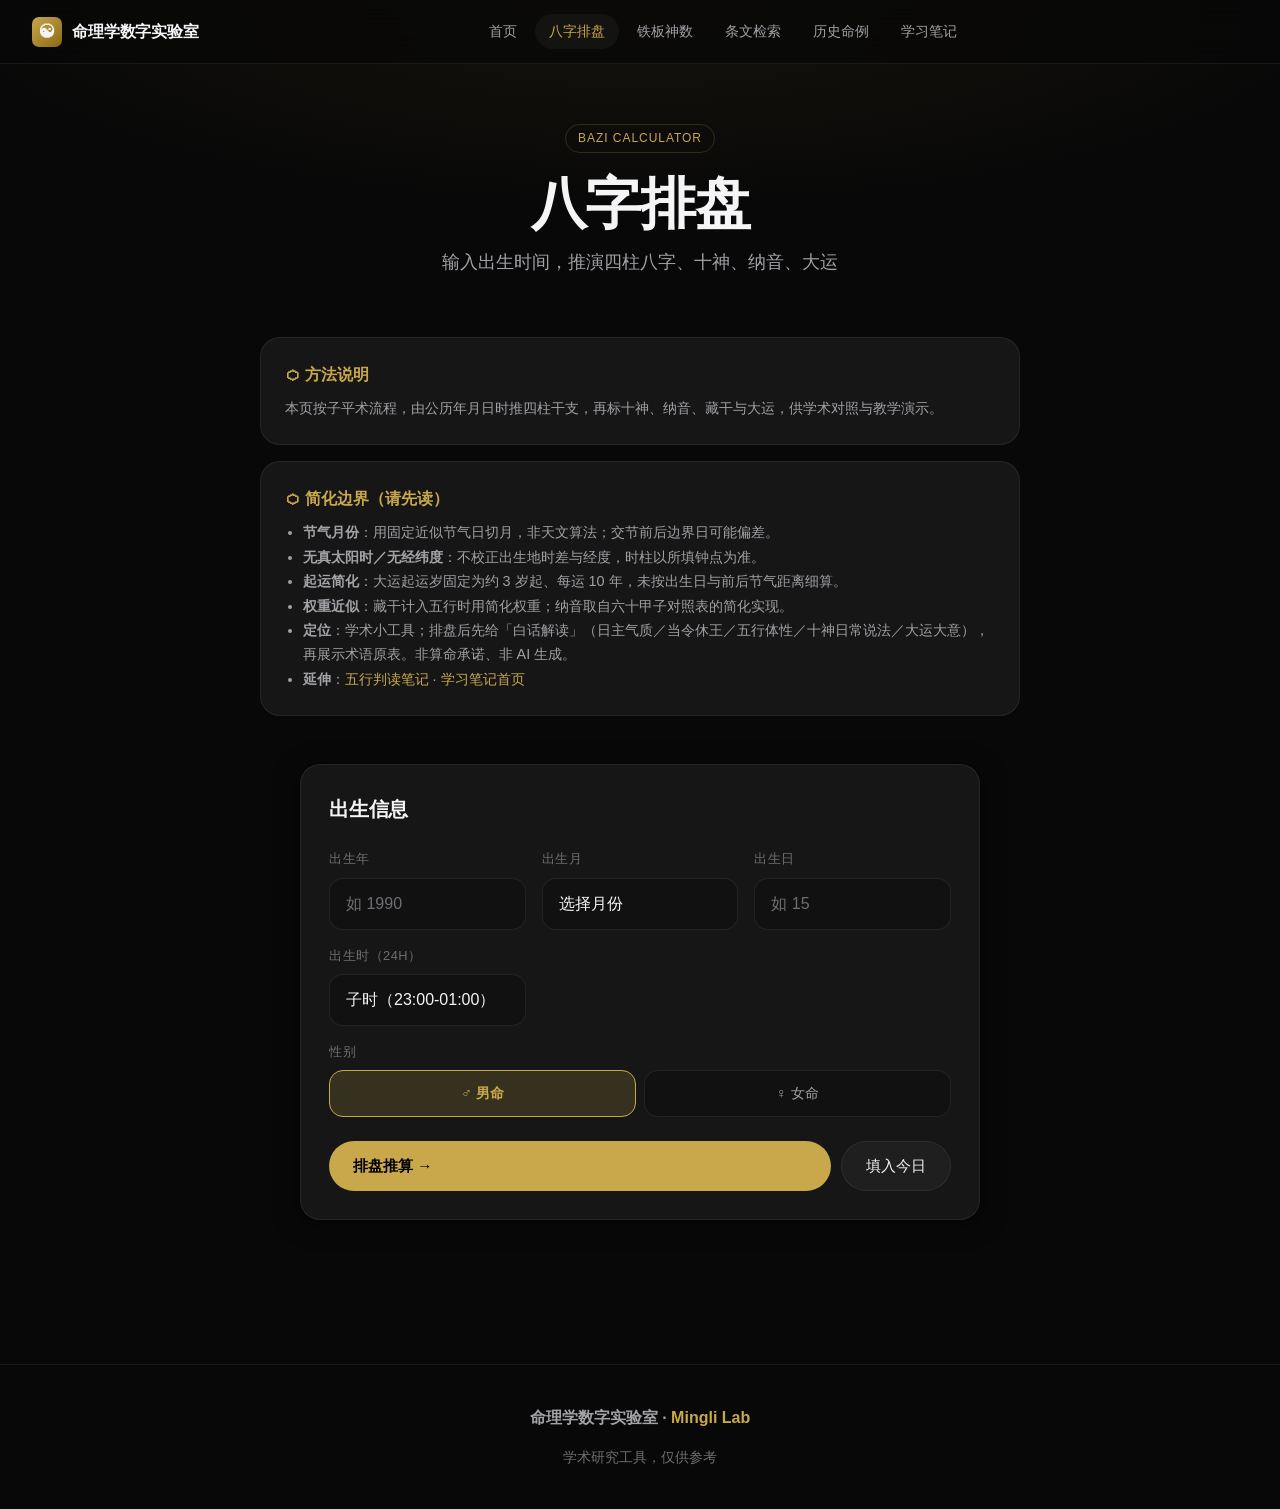
==== commit f64bbcd8: "feat(mingli-lab): ingest 铁板/五行 frameworks, grow 条文 to 57, deepen 白话 - Expand data/tiepan.json with m" ====
--- a/bazi.html
+++ b/bazi.html
@@ -88,6 +88,15 @@
       margin: 0 0 10px;
     }
     .vc-section p:last-child { margin-bottom: 0; }
+
+    .vc-ol {
+      margin: 0 0 10px 1.2em;
+      padding: 0;
+      font-size: 0.9rem;
+      color: var(--text-secondary);
+      line-height: 1.8;
+    }
+    .vc-ol li { margin-bottom: 8px; }
     .vc-soft {
       font-size: 0.82rem !important;
       color: var(--text-tertiary) !important;
@@ -295,6 +304,7 @@
     <li><a href="tiepan.html">铁板神数</a></li>
     <li><a href="search.html">条文检索</a></li>
     <li><a href="cases.html">历史命例</a></li>
+    <li><a href="notes.html">学习笔记</a></li>
   </ul>
   <div class="nav-toggle"><span></span><span></span><span></span></div>
 </nav>
@@ -323,7 +333,8 @@
           <li><strong>无真太阳时／无经纬度</strong>：不校正出生地时差与经度，时柱以所填钟点为准。</li>
           <li><strong>起运简化</strong>：大运起运岁固定为约 3 岁起、每运 10 年，未按出生日与前后节气距离细算。</li>
           <li><strong>权重近似</strong>：藏干计入五行时用简化权重；纳音取自六十甲子对照表的简化实现。</li>
-          <li><strong>定位</strong>：学术小工具；排盘后先给「白话解读」（日主气质／五行生活义／十神日常说法／大运大意），再展示术语原表。非算命承诺、非 AI 生成。</li>
+          <li><strong>定位</strong>：学术小工具；排盘后先给「白话解读」（日主气质／当令休王／五行体性／十神日常说法／大运大意），再展示术语原表。非算命承诺、非 AI 生成。</li>
+          <li><strong>延伸</strong>：<a href="notes-wuxing.html" style="color:var(--gold)">五行判读笔记</a> · <a href="notes.html" style="color:var(--gold)">学习笔记首页</a></li>
         </ul>
       </div>
     </div>
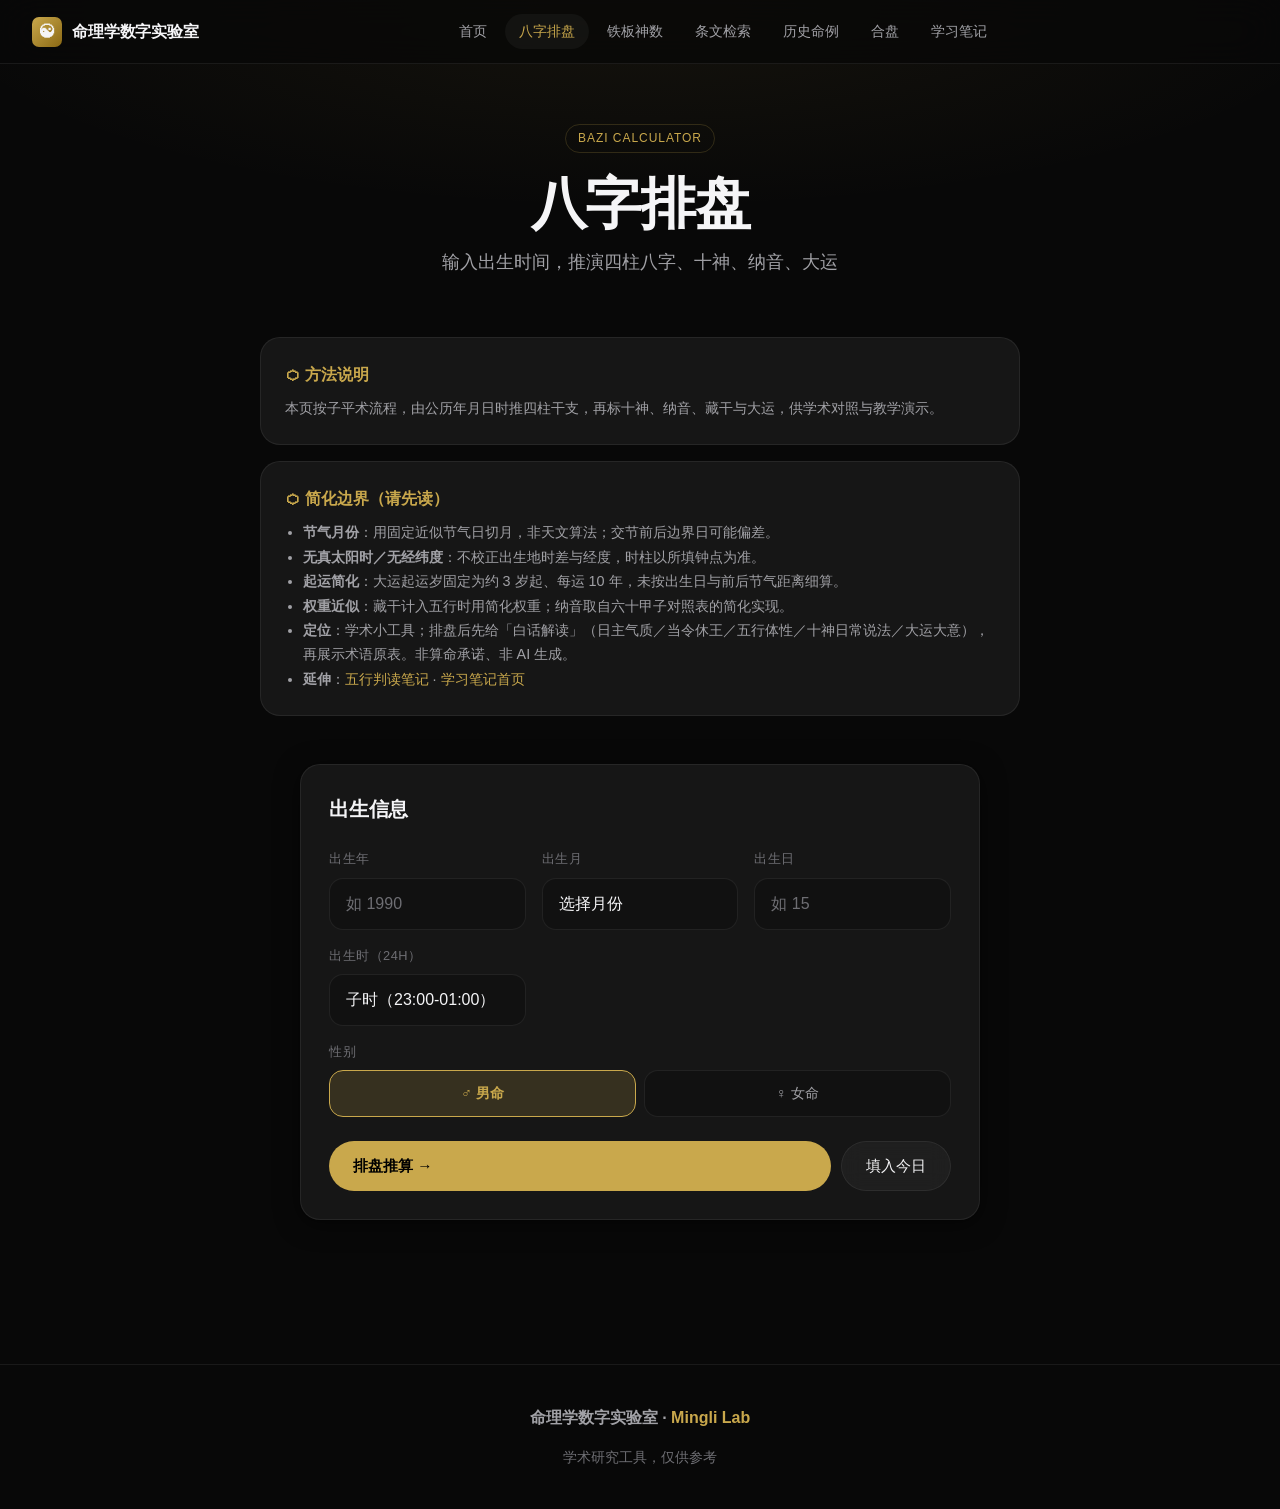
==== commit 3fd36135: "Improve lab usefulness: 白话-first path, next steps, search, light hepan Homepage now guides 填生日→白话读懂→" ====
--- a/bazi.html
+++ b/bazi.html
@@ -304,6 +304,7 @@
     <li><a href="tiepan.html">铁板神数</a></li>
     <li><a href="search.html">条文检索</a></li>
     <li><a href="cases.html">历史命例</a></li>
+    <li><a href="hepan.html">合盘</a></li>
     <li><a href="notes.html">学习笔记</a></li>
   </ul>
   <div class="nav-toggle"><span></span><span></span><span></span></div>
@@ -668,15 +669,23 @@
     `).join('');
   }
 
-  function copyResult() {
+    function copyResult() {
     if (!currentResult) return;
     const r = currentResult;
-    const text = `命理学数字实验室 八字命盘
+    const dm = (VERNACULAR.DAYMASTER_PLAIN || {})[r.daymaster.stem] || {};
+    const entries = Object.entries(r.wxCount).sort((a,b)=>b[1]-a[1]);
+    const strong = entries[0] ? entries[0][0] : '';
+    const weak = entries.length ? entries[entries.length-1][0] : '';
+    const text = `命理实验室 · 八字白话摘要（固定模板·非AI）
 出生：${r.input.year}年${r.input.month}月${r.input.day}日 ${r.input.male?'男':'女'}命
 四柱：${r.pillars.map(p => p.stem + p.branch).join(' ')}
-五行：${Object.entries(r.wxCount).map(([k,v])=>`${k}:${v}`).join(' ')}
-日主：${r.daymaster.stem}（${r.daymaster.wx}${r.daymaster.yy}）`;
+日主：${r.daymaster.stem}（${r.daymaster.wx}）——${dm.vibe || ''}
+生活提示：${dm.tip || ''}
+五行偏旺／偏弱：${strong} / ${weak}
+计数：${Object.entries(r.wxCount).map(([k,v])=>`${k}:${v}`).join(' ')}
+说明：学术对照用，非算命承诺。详见 https://wangdw.xyz/mingli-lab/`;
     ML.copyToClipboard(text);
+    if (ML.toast) ML.toast('已复制白话摘要', 'ok');
   }
 </script>
 </body>
--- a/css/style.css
+++ b/css/style.css
@@ -698,3 +698,157 @@
   }
 }
 @media (min-width: 769px) { .nav-toggle { display: none; } }
+
+/* ── 实用层：三步路径 / 下一步 / 术语悬停 / 合盘 ── */
+.path-steps {
+  display: grid;
+  grid-template-columns: repeat(3, 1fr);
+  gap: 16px;
+  max-width: 900px;
+  margin: 48px auto 0;
+}
+.path-step {
+  background: var(--bg-card);
+  border: 1px solid var(--border);
+  border-radius: var(--radius-lg);
+  padding: 22px 20px;
+  text-align: left;
+  position: relative;
+}
+.path-step__num {
+  font-size: 0.72rem;
+  letter-spacing: 0.14em;
+  color: var(--gold);
+  font-weight: 700;
+  margin-bottom: 10px;
+}
+.path-step__title {
+  font-size: 1.05rem;
+  font-weight: 700;
+  color: var(--text-primary);
+  margin-bottom: 8px;
+}
+.path-step__desc {
+  font-size: 0.85rem;
+  color: var(--text-secondary);
+  line-height: 1.65;
+  margin-bottom: 14px;
+}
+.path-step__cta {
+  display: inline-flex;
+  align-items: center;
+  gap: 6px;
+  font-size: 0.85rem;
+  font-weight: 600;
+  color: var(--gold);
+  text-decoration: none;
+}
+.path-step__cta:hover { text-decoration: underline; }
+
+.next-steps {
+  margin: 20px 0 8px;
+  padding: 18px 20px;
+  background: var(--bg-secondary);
+  border: 1px dashed var(--border-gold);
+  border-radius: var(--radius-lg);
+}
+.next-steps__title {
+  font-size: 0.92rem;
+  font-weight: 700;
+  color: var(--text-primary);
+  margin: 0 0 12px;
+}
+.next-steps__grid {
+  display: grid;
+  grid-template-columns: repeat(auto-fit, minmax(160px, 1fr));
+  gap: 10px;
+}
+.next-steps__btn {
+  display: block;
+  text-align: left;
+  padding: 12px 14px;
+  border-radius: var(--radius-md);
+  border: 1px solid var(--border);
+  background: var(--bg-card);
+  color: var(--text-primary);
+  text-decoration: none;
+  cursor: pointer;
+  font: inherit;
+  transition: all var(--duration) var(--ease);
+}
+.next-steps__btn:hover {
+  border-color: var(--border-gold);
+  background: var(--bg-card-hover);
+  transform: translateY(-1px);
+}
+.next-steps__btn strong {
+  display: block;
+  font-size: 0.88rem;
+  margin-bottom: 4px;
+  color: var(--gold);
+}
+.next-steps__btn span {
+  display: block;
+  font-size: 0.75rem;
+  color: var(--text-tertiary);
+  line-height: 1.45;
+}
+
+.vc-term[title], .vc-term[data-tip] {
+  cursor: help;
+  border-bottom: 1px dotted rgba(201,168,76,0.55);
+}
+.vc-life {
+  display: grid;
+  grid-template-columns: 1fr;
+  gap: 10px;
+  margin-top: 8px;
+}
+.vc-life__item {
+  padding: 12px 14px;
+  background: rgba(0,0,0,0.16);
+  border-radius: var(--radius-sm);
+  border-left: 3px solid var(--gold);
+}
+.vc-life__item strong {
+  display: block;
+  font-size: 0.82rem;
+  color: var(--gold);
+  margin-bottom: 4px;
+}
+.vc-life__item p {
+  margin: 0 !important;
+  font-size: 0.86rem !important;
+  line-height: 1.7;
+}
+
+.search-tips {
+  display: flex;
+  flex-wrap: wrap;
+  gap: 8px;
+  justify-content: center;
+  margin: 16px 0 0;
+}
+.search-tip {
+  padding: 6px 12px;
+  border-radius: var(--radius-pill);
+  border: 1px solid var(--border);
+  background: transparent;
+  color: var(--text-secondary);
+  font-size: 0.78rem;
+  cursor: pointer;
+}
+.search-tip:hover {
+  border-color: var(--border-gold);
+  color: var(--gold);
+}
+
+.hepan-grid {
+  display: grid;
+  grid-template-columns: 1fr 1fr;
+  gap: 20px;
+}
+@media (max-width: 768px) {
+  .path-steps { grid-template-columns: 1fr; }
+  .hepan-grid { grid-template-columns: 1fr; }
+}
